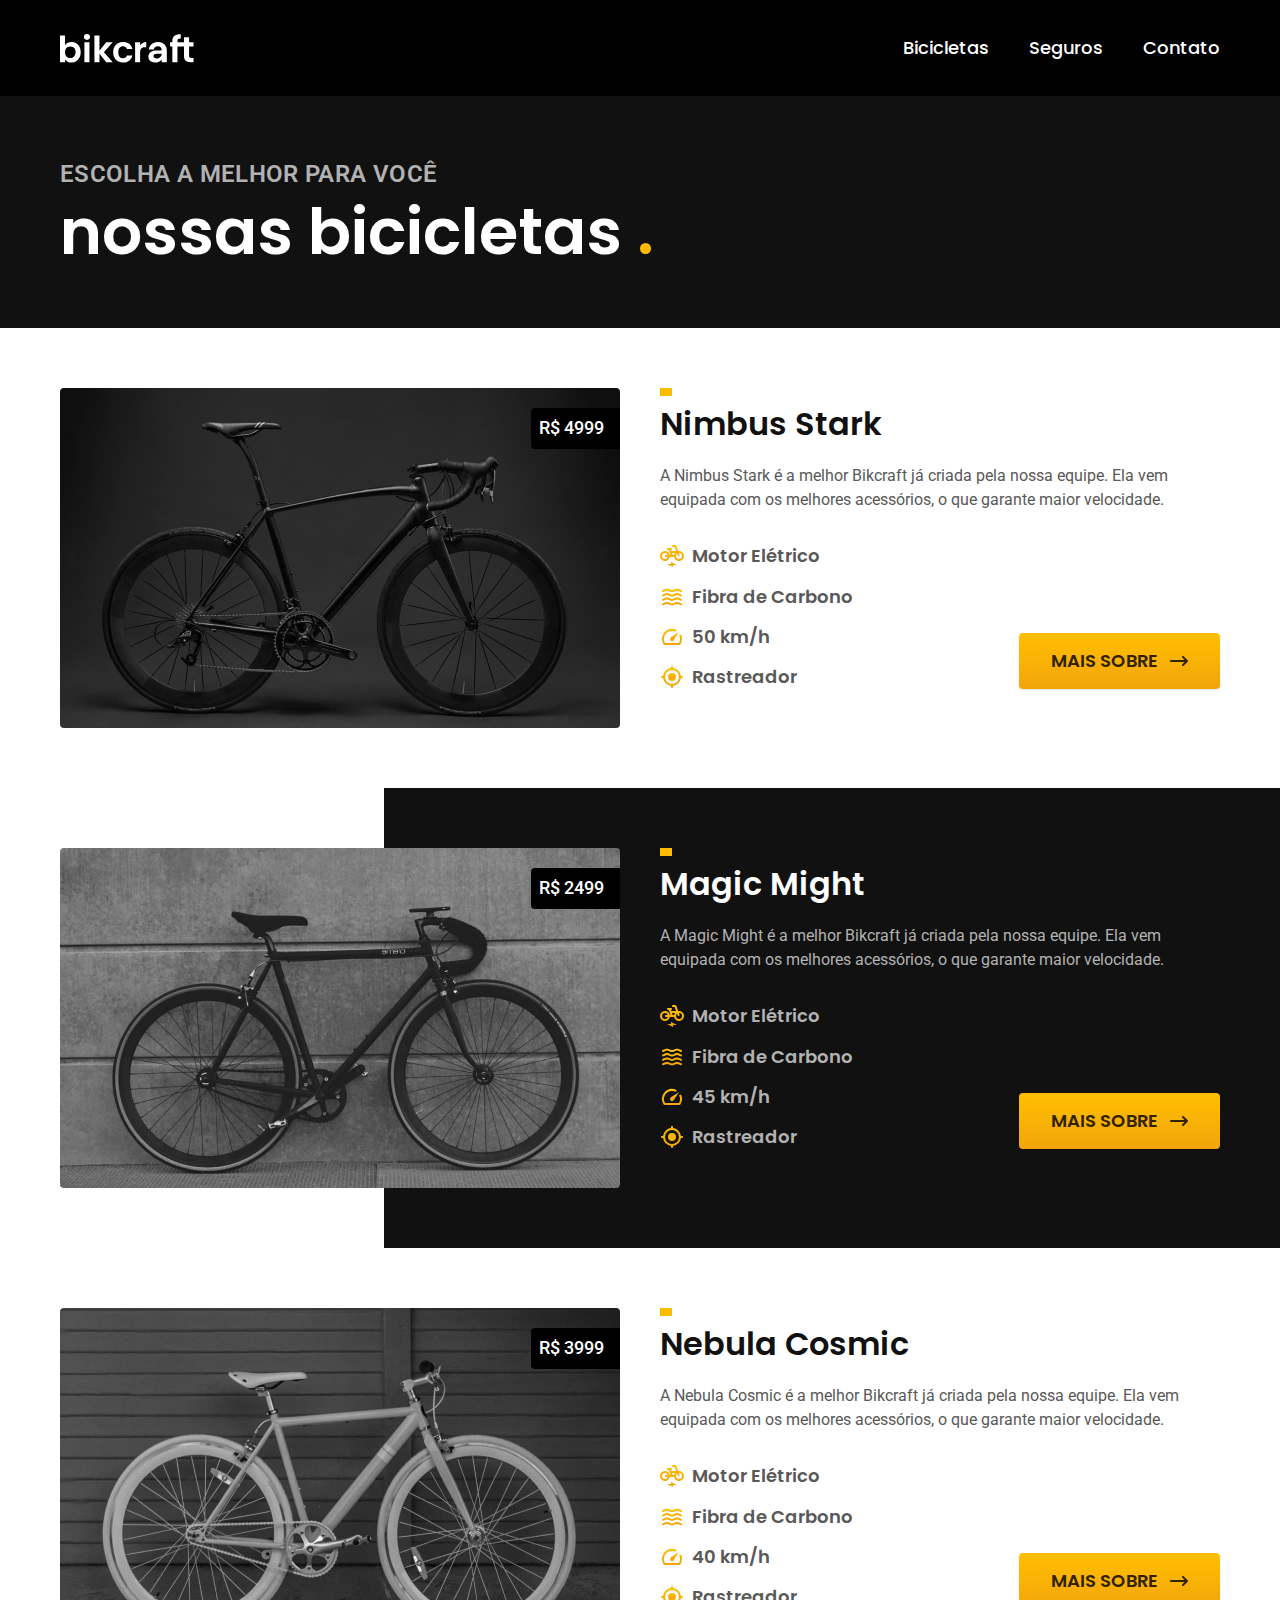
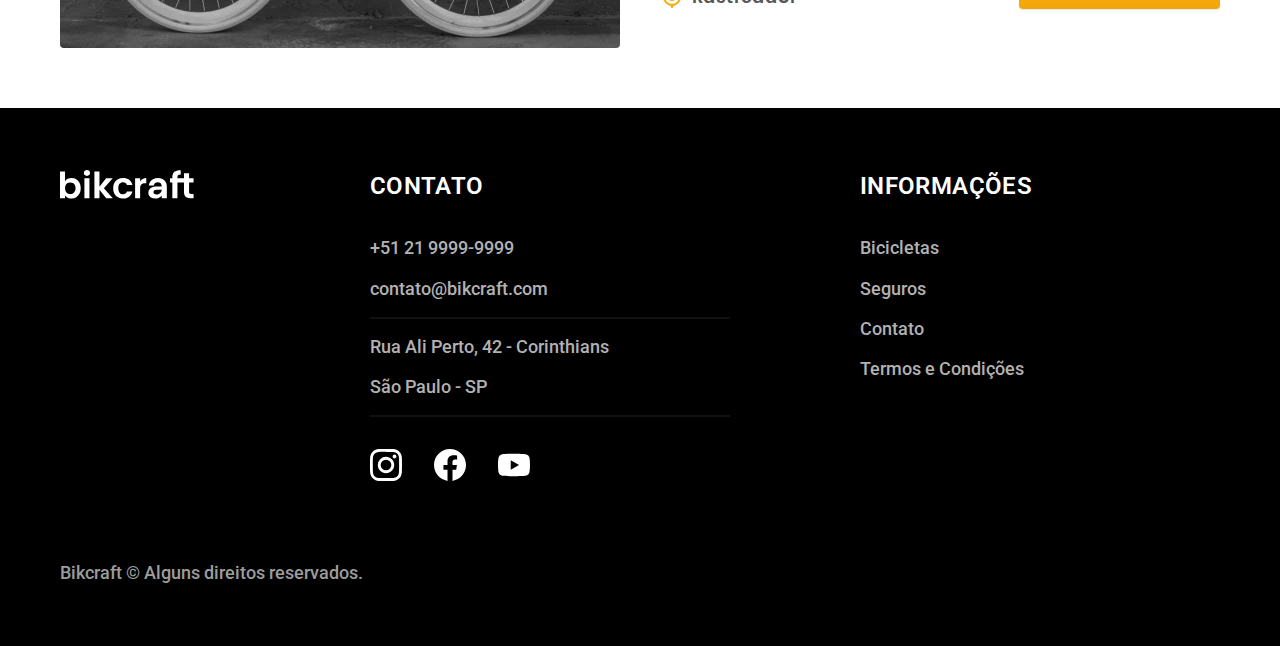
==== bicicletas.html @ fc6f35ac "Página Bicicletas" ====
<!DOCTYPE html>
<html lang="pt-br">

<head>
  <meta charset="UTF-8">
  <meta name="description" content="Seleção das bicicletas da Bikcraft.">
  <meta name="viewport" content="width=device-width, initial-scale=1.0">
  <title> Bicicletas - Bikcraft </title>

  <link rel="stylesheet" href="css/style.css">

  <link rel="preconnect" href="https://fonts.googleapis.com">
  <link rel="preconnect" href="https://fonts.gstatic.com" crossorigin>
  <link href="https://fonts.googleapis.com/css2?family=Merriweather:ital,wght@1,900&family=Poppins:wght@400;600&family=Roboto:wght@400;500&display=swap" rel="stylesheet">
</head>

<body id="bicicletas">

  <header class="header-bg">
    <div class="header container">
      <a href="./">
        <img src="./img/bikcraft.svg" alt="Bikcraft">
      </a>

      <nav aria-label="primaria">
        <ul class="header-menu font-1-m cor-0">
          <li><a href="./bicicletas.html">Bicicletas</a></li>
          <li><a href="./seguros.html">Seguros</a></li>
          <li><a href="./contato.html">Contato</a></li>
        </ul>
      </nav>
    </div>
  </header>

  <main>
    <div class="titulo-bg">
      <div class="titulo container">
        <p class="font-2-l-b cor-5">ESCOLHA A MELHOR PARA VOCÊ</p>
        <h1 class="font-1-xxl cor-0">nossas bicicletas <span class="cor-p1">.</span></h1>
      </div>
    </div>

    <div class="bicicletas-bg">
      <div class="bicicletas container">
        <div class="bicicletas-imagem">
          <img src="./img/bicicletas/nimbus.jpg" alt="Bicicleta preta">
          <span class="font-2-m cor-0">R$ 4999</span>
        </div>
        <div class="bicicletas-conteudo">
          <h2 class="font-1-xl">Nimbus Stark</h2>
          <p class="font-2-s cor-8">A Nimbus Stark é a melhor Bikcraft já criada pela nossa equipe. Ela vem equipada com os melhores acessórios, o que garante maior velocidade.</p>
          <ul class="font-1-m cor-8">
            <li>
              <img src="./img/icones/eletrica.svg" alt="">
              Motor Elétrico
            </li>
            <li>
              <img src="./img/icones/carbono.svg" alt="">
              Fibra de Carbono
            </li>
            <li>
              <img src="./img/icones/velocidade.svg" alt="">
              50 km/h
            </li>
            <li>
              <img src="./img/icones/rastreador.svg" alt="">
              Rastreador
            </li>
          </ul>
          <a class="botao seta" href="./bicicletas/nimbus.html">MAIS SOBRE</a>
        </div>
      </div>
    </div>

    <div class="bicicletas-bg">
      <div class="bicicletas container">
        <div class="bicicletas-imagem">
          <img src="./img/bicicletas/magic.jpg" alt="Bicicleta preta">
          <span class="font-2-m cor-0">R$ 2499</span>
        </div>
        <div class="bicicletas-conteudo">
          <h2 class="font-1-xl cor-0">Magic Might</h2>
          <p class="font-2-s cor-5">A Magic Might é a melhor Bikcraft já criada pela nossa equipe. Ela vem equipada com os melhores acessórios, o que garante maior velocidade.</p>
          <ul class="font-1-m cor-5">
            <li>
              <img src="./img/icones/eletrica.svg" alt="">
              Motor Elétrico
            </li>
            <li>
              <img src="./img/icones/carbono.svg" alt="">
              Fibra de Carbono
            </li>
            <li>
              <img src="./img/icones/velocidade.svg" alt="">
              45 km/h
            </li>
            <li>
              <img src="./img/icones/rastreador.svg" alt="">
              Rastreador
            </li>
          </ul>
          <a class="botao seta" href="./bicicletas/magic.html">MAIS SOBRE</a>
        </div>
      </div>
    </div>

    <div class="bicicletas-bg">
      <div class="bicicletas container">
        <div class="bicicletas-imagem">
          <img src="./img/bicicletas/nebula.jpg" alt="Bicicleta preta">
          <span class="font-2-m cor-0">R$ 3999</span>
        </div>
        <div class="bicicletas-conteudo">
          <h2 class="font-1-xl">Nebula Cosmic</h2>
          <p class="font-2-s cor-8">A Nebula Cosmic é a melhor Bikcraft já criada pela nossa equipe. Ela vem equipada com os melhores acessórios, o que garante maior velocidade.</p>
          <ul class="font-1-m cor-8">
            <li>
              <img src="./img/icones/eletrica.svg" alt="">
              Motor Elétrico
            </li>
            <li>
              <img src="./img/icones/carbono.svg" alt="">
              Fibra de Carbono
            </li>
            <li>
              <img src="./img/icones/velocidade.svg" alt="">
              40 km/h
            </li>
            <li>
              <img src="./img/icones/rastreador.svg" alt="">
              Rastreador
            </li>
          </ul>
          <a class="botao seta" href="./bicicletas/nebula.html">MAIS SOBRE</a>
        </div>
      </div>
    </div>

  </main>

  <footer class="footer-bg">
    <div class="footer container">
      <img src="./img/bikcraft.svg" alt="Bikcraft">
      <div class="footer-contato">
        <h3 class="font-2-l-b cor-0">Contato</h3>
        <ul class="font-2-m cor-5">
          <li><a href="tel:+552199999999">+51 21 9999-9999</a></li>
          <li><a href="mailto:contato@bikcraft.com">contato@bikcraft.com</a></li>
          <li>Rua Ali Perto, 42 - Corinthians</li>
          <li>São Paulo - SP</li>
        </ul>
        <div class="footer-redes">
          <a href="./">
            <img src="./img/redes/instagram.svg" alt="Instagram">
          </a>
          <a href="./">
            <img src="./img/redes/facebook.svg" alt="Facebook">
          </a>
          <a href="./">
            <img src="./img/redes/youtube.svg" alt="Youtube">
          </a>
        </div>
      </div>
      <div class="footer-informacoes">
        <h3 class="font-2-l-b cor-0">Informações</h3>
        <nav>
          <ul class="font-2-m cor-5">
            <li><a href="bicicletas.html">Bicicletas</a></li>
            <li><a href="seguros.html">Seguros</a></li>
            <li><a href="contato.html">Contato</a></li>
            <li><a href="termos.html">Termos e Condições</a></li>
          </ul>
        </nav>
      </div>
      <p class="footer-copy font-2-m cor-6">Bikcraft © Alguns direitos reservados.</p>
    </div>
  </footer>
</body>

</html>
---- css/style.css ----
@import "./global/global.css";
@import "./utilidades/tipografia.css";
@import "./utilidades/cores.css";

@import "./global/header.css";
@import "./global/footer.css";

/* Home */
@import "./home/introducao.css";
@import "./home/tecnologia.css";
@import "./home/parceiros.css";
@import "./home/depoimento.css";

/* Componentes */
@import "./utilidades/componentes.css";

/* Bicicletas */
@import "./bicicletas/bicicletas-lista.css";
@import "./bicicletas/bicicletas.css";

@import "./seguros/seguros.css";

/* Termos */
@import "./termos/termos.css";
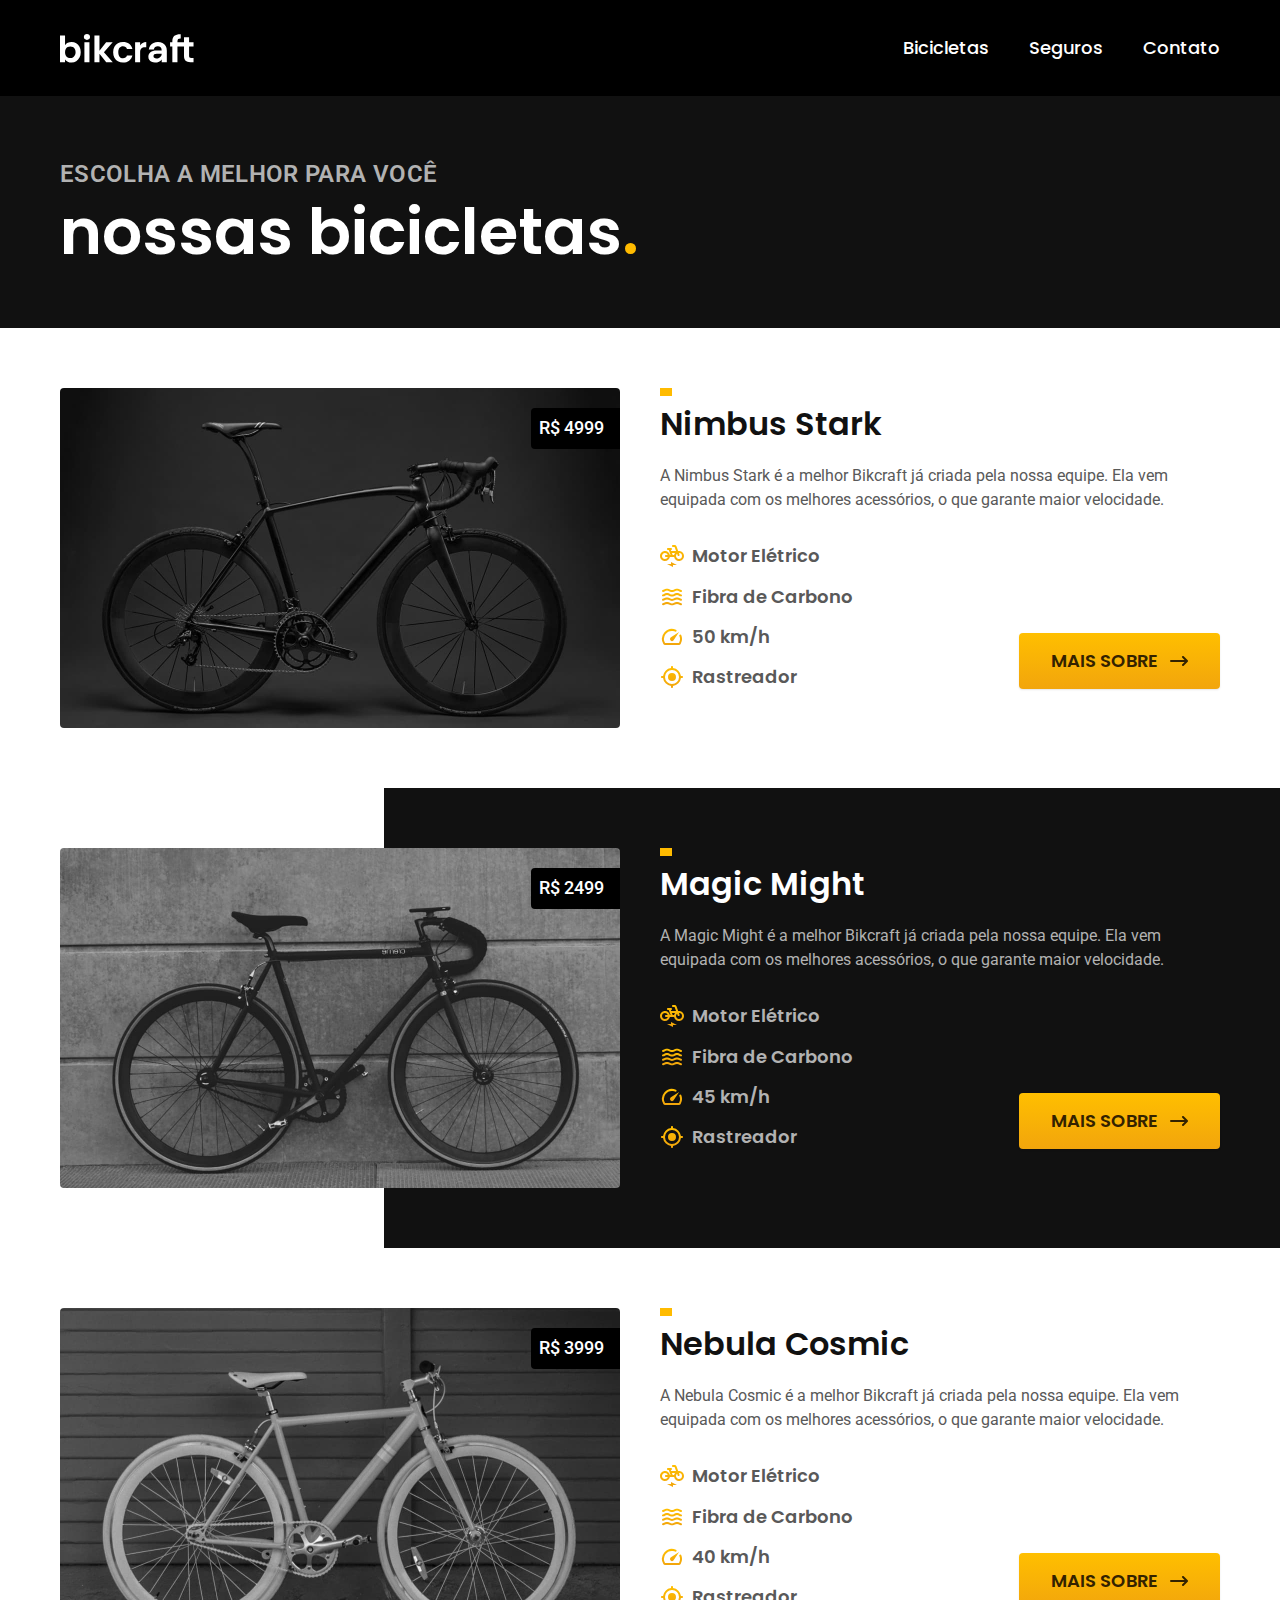
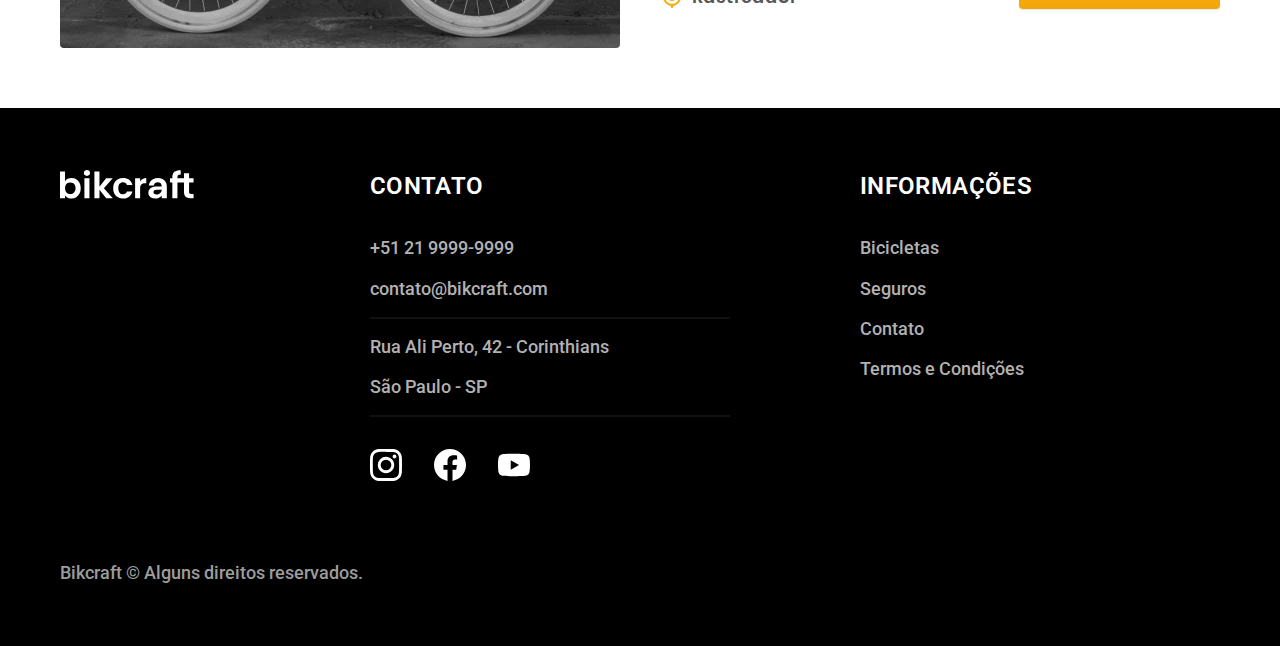
==== commit bd6ab56b: "Bicicletas páginas internas" ====
--- a/bicicletas.html
+++ b/bicicletas.html
@@ -36,7 +36,7 @@
     <div class="titulo-bg">
       <div class="titulo container">
         <p class="font-2-l-b cor-5">ESCOLHA A MELHOR PARA VOCÊ</p>
-        <h1 class="font-1-xxl cor-0">nossas bicicletas <span class="cor-p1">.</span></h1>
+        <h1 class="font-1-xxl cor-0">nossas bicicletas<span class="cor-p1">.</span></h1>
       </div>
     </div>
 
--- a/css/style.css
+++ b/css/style.css
@@ -18,7 +18,14 @@
 @import "./bicicletas/bicicletas-lista.css";
 @import "./bicicletas/bicicletas.css";
 
+/* Bicicleta */
+@import "./bicicleta/bicicleta.css";
+@import "./bicicleta/seguro.css";
+
+/* Seguros */
 @import "./seguros/seguros.css";
+@import "./seguros/vantagens.css";
+@import "./seguros/perguntas.css";
 
 /* Termos */
 @import "./termos/termos.css";
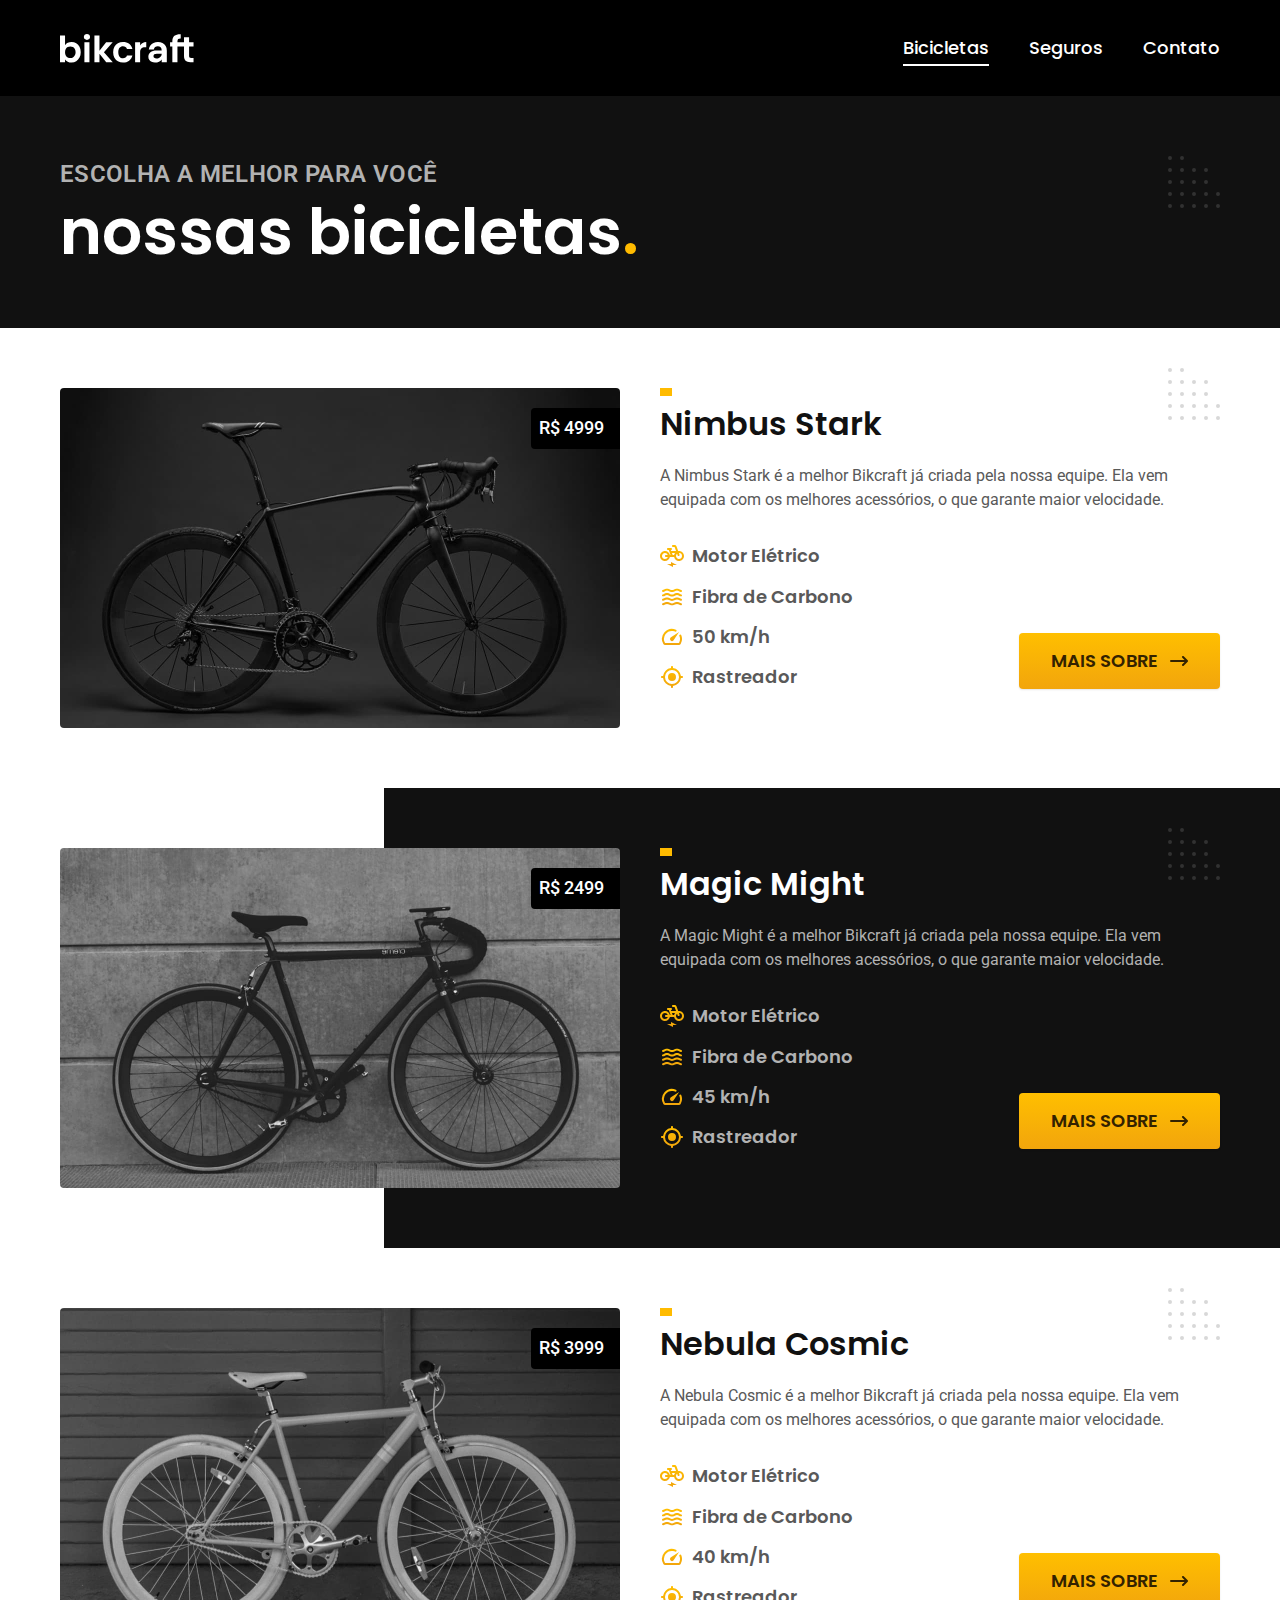
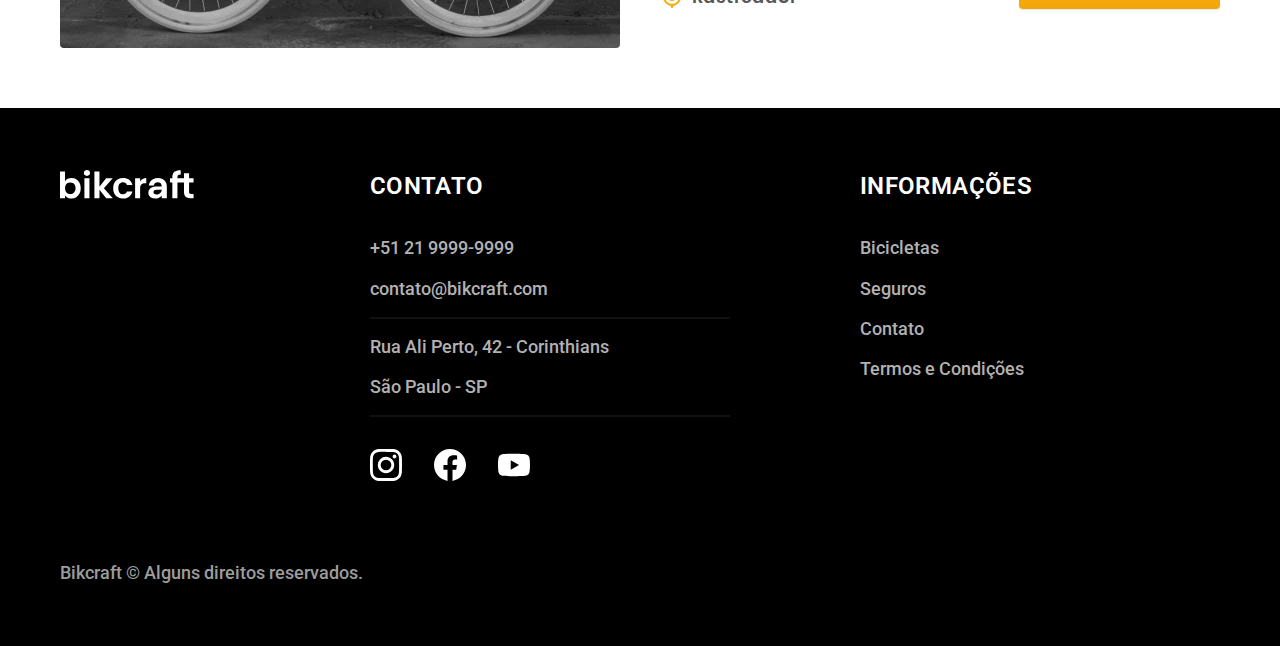
==== commit e41c3e06: "Projeto final e otimizado" ====
--- a/bicicletas.html
+++ b/bicicletas.html
@@ -7,11 +7,14 @@
   <meta name="viewport" content="width=device-width, initial-scale=1.0">
   <title> Bicicletas - Bikcraft </title>
 
-  <link rel="stylesheet" href="css/style.css">
+  <link rel="icon" href="favicon.svg" type="image/svg+xml">
+  <link rel="preload" href="css/style.min.css" as="style">
+  <link rel="stylesheet" href="css/style.min.css">
 
   <link rel="preconnect" href="https://fonts.googleapis.com">
   <link rel="preconnect" href="https://fonts.gstatic.com" crossorigin>
   <link href="https://fonts.googleapis.com/css2?family=Merriweather:ital,wght@1,900&family=Poppins:wght@400;600&family=Roboto:wght@400;500&display=swap" rel="stylesheet">
+  <script>document.documentElement.classList.add('js');</script>
 </head>
 
 <body id="bicicletas">
@@ -19,7 +22,7 @@
   <header class="header-bg">
     <div class="header container">
       <a href="./">
-        <img src="./img/bikcraft.svg" alt="Bikcraft">
+        <img src="./img/bikcraft.svg" width="136" height="32" alt="Bikcraft">
       </a>
 
       <nav aria-label="primaria">
@@ -43,7 +46,7 @@
     <div class="bicicletas-bg">
       <div class="bicicletas container">
         <div class="bicicletas-imagem">
-          <img src="./img/bicicletas/nimbus.jpg" alt="Bicicleta preta">
+          <img src="./img/bicicletas/nimbus.jpg" width="1120" height="680" alt="Bicicleta preta">
           <span class="font-2-m cor-0">R$ 4999</span>
         </div>
         <div class="bicicletas-conteudo">
@@ -51,19 +54,19 @@
           <p class="font-2-s cor-8">A Nimbus Stark é a melhor Bikcraft já criada pela nossa equipe. Ela vem equipada com os melhores acessórios, o que garante maior velocidade.</p>
           <ul class="font-1-m cor-8">
             <li>
-              <img src="./img/icones/eletrica.svg" alt="">
+              <img src="./img/icones/eletrica.svg" width="24" height="24" alt="">
               Motor Elétrico
             </li>
             <li>
-              <img src="./img/icones/carbono.svg" alt="">
+              <img src="./img/icones/carbono.svg" width="24" height="24" alt="">
               Fibra de Carbono
             </li>
             <li>
-              <img src="./img/icones/velocidade.svg" alt="">
+              <img src="./img/icones/velocidade.svg" width="24" height="24" alt="">
               50 km/h
             </li>
             <li>
-              <img src="./img/icones/rastreador.svg" alt="">
+              <img src="./img/icones/rastreador.svg" width="24" height="24" alt="">
               Rastreador
             </li>
           </ul>
@@ -75,7 +78,7 @@
     <div class="bicicletas-bg">
       <div class="bicicletas container">
         <div class="bicicletas-imagem">
-          <img src="./img/bicicletas/magic.jpg" alt="Bicicleta preta">
+          <img src="./img/bicicletas/magic.jpg" width="1120" height="680" alt="Bicicleta preta">
           <span class="font-2-m cor-0">R$ 2499</span>
         </div>
         <div class="bicicletas-conteudo">
@@ -83,19 +86,19 @@
           <p class="font-2-s cor-5">A Magic Might é a melhor Bikcraft já criada pela nossa equipe. Ela vem equipada com os melhores acessórios, o que garante maior velocidade.</p>
           <ul class="font-1-m cor-5">
             <li>
-              <img src="./img/icones/eletrica.svg" alt="">
+              <img src="./img/icones/eletrica.svg" width="24" height="24" alt="">
               Motor Elétrico
             </li>
             <li>
-              <img src="./img/icones/carbono.svg" alt="">
+              <img src="./img/icones/carbono.svg" width="24" height="24" alt="">
               Fibra de Carbono
             </li>
             <li>
-              <img src="./img/icones/velocidade.svg" alt="">
+              <img src="./img/icones/velocidade.svg" width="24" height="24" alt="">
               45 km/h
             </li>
             <li>
-              <img src="./img/icones/rastreador.svg" alt="">
+              <img src="./img/icones/rastreador.svg" width="24" height="24" alt="">
               Rastreador
             </li>
           </ul>
@@ -107,7 +110,7 @@
     <div class="bicicletas-bg">
       <div class="bicicletas container">
         <div class="bicicletas-imagem">
-          <img src="./img/bicicletas/nebula.jpg" alt="Bicicleta preta">
+          <img src="./img/bicicletas/nebula.jpg" width="1120" height="680" alt="Bicicleta preta">
           <span class="font-2-m cor-0">R$ 3999</span>
         </div>
         <div class="bicicletas-conteudo">
@@ -115,19 +118,19 @@
           <p class="font-2-s cor-8">A Nebula Cosmic é a melhor Bikcraft já criada pela nossa equipe. Ela vem equipada com os melhores acessórios, o que garante maior velocidade.</p>
           <ul class="font-1-m cor-8">
             <li>
-              <img src="./img/icones/eletrica.svg" alt="">
+              <img src="./img/icones/eletrica.svg" width="24" height="24" alt="">
               Motor Elétrico
             </li>
             <li>
-              <img src="./img/icones/carbono.svg" alt="">
+              <img src="./img/icones/carbono.svg" width="24" height="24" alt="">
               Fibra de Carbono
             </li>
             <li>
-              <img src="./img/icones/velocidade.svg" alt="">
+              <img src="./img/icones/velocidade.svg" width="24" height="24" alt="">
               40 km/h
             </li>
             <li>
-              <img src="./img/icones/rastreador.svg" alt="">
+              <img src="./img/icones/rastreador.svg" width="24" height="24" alt="">
               Rastreador
             </li>
           </ul>
@@ -140,7 +143,7 @@
 
   <footer class="footer-bg">
     <div class="footer container">
-      <img src="./img/bikcraft.svg" alt="Bikcraft">
+      <img src="./img/bikcraft.svg" width="136" height="32" alt="Bikcraft">
       <div class="footer-contato">
         <h3 class="font-2-l-b cor-0">Contato</h3>
         <ul class="font-2-m cor-5">
@@ -151,13 +154,13 @@
         </ul>
         <div class="footer-redes">
           <a href="./">
-            <img src="./img/redes/instagram.svg" alt="Instagram">
+            <img src="./img/redes/instagram.svg" width="32" height="32" alt="Instagram">
           </a>
           <a href="./">
-            <img src="./img/redes/facebook.svg" alt="Facebook">
+            <img src="./img/redes/facebook.svg" width="32" height="32" alt="Facebook">
           </a>
           <a href="./">
-            <img src="./img/redes/youtube.svg" alt="Youtube">
+            <img src="./img/redes/youtube.svg" width="32" height="32" alt="Youtube">
           </a>
         </div>
       </div>
@@ -175,6 +178,7 @@
       <p class="footer-copy font-2-m cor-6">Bikcraft © Alguns direitos reservados.</p>
     </div>
   </footer>
+  <script src="./js/script.js"></script>
 </body>
 
 </html>--- a/css/style.min.css
+++ b/css/style.min.css
@@ -0,0 +1 @@
+body{margin:0;font-family:Arial,Helvetica,sans-serif;color:#111}blockquote,dd,h1,h2,h3,h4,p,ul{margin:0}ul{padding:0;list-style:none}a{text-decoration:none;color:inherit}img{max-width:100%;height:auto;display:block}img[src$=".jpg"]{border-radius:4px;transition:.3s}.font-1-xs{font:400 0.75rem/1.35 Poppins,sans-serif}.font-2-xs{font:400 0.875rem/1.43 Roboto,sans-serif}.font-1-s{font:400 1rem/1.5 Poppins,sans-serif}.font-2-s{font:400 1rem/1.5 Roboto,sans-serif}.font-1-m,.font-1-m-b{font:500 1.125rem/1.35 Poppins,sans-serif}.font-1-m-b{font-weight:600}.font-2-m{font:500 1.125rem/1.35 Roboto,sans-serif}.font-1-l{font:400 1.5rem/1.5 Poppins,sans-serif}.font-2-l,.font-2-l-b{font:400 1.5rem/1.5 Roboto,sans-serif}.font-2-l-b{font-weight:600;letter-spacing:.015em;text-transform:uppercase}.font-1-xl{font:600 2rem/1.25 Poppins,sans-serif}.font-2-xl{font:500 2rem/1.25 Roboto,sans-serif}.font-1-xxl{font:600 4rem/1.125 Poppins,sans-serif}@media (max-width:1200px){.font-1-xxl{font-size:3rem}.font-2-l,.font-2-l-b{font-size:1.125}}@media (max-width:800px){.font-1-xxl{font-size:2rem}.font-1-xl,.font-2-xl{font-size:1.5rem}}:root{--cor-0:#fff;--cor-1:#f7f7f7;--cor-2:#ededed;--cor-3:#dedede;--cor-4:#ccc;--cor-5:#b2b2b2;--cor-6:#9c9c9c;--cor-7:#717171;--cor-8:#595959;--cor-9:#404040;--cor-10:#2e2e2e;--cor-11:#111;--cor-12:#000;--cor-p1:#ffbb00;--cor-p2:#e4a30b;--cor-p3:#a66f00;--cor-p4:#640;--cor-p5:#320}.cor-0{color:var(--cor-0)}.cor-1{color:var(--cor-1)}.cor-2{color:var(--cor-2)}.cor-3{color:var(--cor-3)}.cor-4{color:var(--cor-4)}.cor-5{color:var(--cor-5)}.cor-6{color:var(--cor-6)}.cor-7{color:var(--cor-7)}.cor-8{color:var(--cor-8)}.cor-9{color:var(--cor-9)}.cor-10{color:var(--cor-10)}.cor-11{color:var(--cor-11)}.cor-12{color:var(--cor-12)}.cor-p1{color:var(--cor-p1)}.cor-p2{color:var(--cor-p2)}.cor-p3{color:var(--cor-p3)}.cor-p4{color:var(--cor-p4)}.cor-p5{color:var(--cor-p5)}.js .fadeInDown{transform:translate3d(0,-20px,0)}.js .fadeInUp{transform:translate3d(0,20px,0)}.js .fadeInRight{transform:translate3d(20px,0,0)}.js .fadeInLeft{transform:translate3d(-20px,0,0)}.js [data-anime]{opacity:0}.js .anime{opacity:1;transform:none;transition:transform .8s,opacity .8s}.header-bg{background:var(--cor-12)}.header{display:flex;flex-wrap:wrap;gap:20px;justify-content:space-between;align-items:center;padding-top:20px;padding-bottom:20px}.header-menu{display:flex;flex-wrap:wrap;gap:40px}.header-menu a{padding:16px 0;display:inline-block;position:relative}.header-menu a:after{content:"";display:block;height:2px;width:0%;background:var(--cor-0);margin-top:4px;transition:.3s;position:absolute}.header-menu a.ativo::after,.header-menu a:hover::after{width:100%}@media (max-width:800px){.header{justify-content:space-evenly}.header-menu{gap:20px}.header-menu a{background:var(--cor-11);padding:12px 16px;border-radius:4px}.header-menu a:hover{background-color:var(--cor-10)}.header-menu a:after{display:none}}@media (max-width:600px){.header-menu{gap:12px}.header-menu a{padding:8px 12px;font-size:14px}}.footer-bg{background:var(--cor-12)}.footer{display:grid;grid-template-columns:3fr 5fr 4fr;gap:40px;padding-top:60px;padding-bottom:60px}.footer h3{margin-bottom:32px}.footer-contato ul{margin-bottom:32px}.footer-contato li:nth-child(2n):after{content:"";display:block;max-width:360px;height:2px;background:var(--cor-11);margin-top:16px}.footer li{margin-bottom:16px}.footer-redes{display:flex;gap:32px}.footer a:hover{color:var(--cor-0)}.footer-copy{grid-column:-1/1;margin-top:40px}@media (max-width:800px){.footer>img{display:none}.footer{grid-template-columns:1fr 1fr}}@media (max-width:600px){.footer{grid-template-columns:1fr;gap:60px}.footer-copy{margin-top:0}}.introducao-bg{background:var(--cor-12) url(../img/dec/bottom-left.svg) no-repeat bottom 160px left 20px;box-shadow:inset 0 -120px var(--cor-0)}.introducao{display:grid;grid-template-columns:1fr 1fr;gap:0 40px}.introducao-conteudo{align-self:end;padding-bottom:200px}.introducao img{width:100%;height:100%;object-fit:cover;border-radius:4px}.introducao h1{margin-bottom:32px}.introducao p{margin-bottom:20px}@media (max-width:800px){.introducao-bg{background:var(--cor-11);padding-top:40px;box-shadow:inset 0 -60px var(--cor-0)}.introducao{grid-template-columns:1fr;gap:32px}.introducao-conteudo{padding-bottom:0}.introducao h1{margin-bottom:16px}.introducao img{height:300px;width:100%}}.tecnologia-bg{background-color:var(--cor-11);box-shadow:inset 0 80px var(--cor-0),inset 0 -80px var(--cor-0)}.tecnologia{display:grid;grid-template-columns:1fr 1fr;gap:40px}.tecnologia-img img{width:100%;height:100%;object-fit:cover;object-position:left}.tecnologia-conteudo{padding-top:160px;padding-bottom:160px}.tecnologia-conteudo>span{display:block;margin-bottom:20px}.tecnologia-conteudo h2{margin-bottom:32px}.tecnologia-conteudo>p{margin-bottom:20px}.tecnologia a{margin-bottom:80px}.tecnologia-vantagens{display:flex;gap:40px}.tecnologia-vantagens h3{margin-bottom:8px;width:max-content}.tecnologia-vantagens img{width:24px;margin-bottom:8px}@media (max-width:800px){.tecnologia-bg{box-shadow:initial}.tecnologia{grid-template-columns:1fr}.tecnologia-conteudo{padding-top:60px;padding-bottom:60px}.tecnologia-img{display:none}.tecnologia a{margin-bottom:60px}}@media (max-width:600px){.tecnologia-vantagens{flex-direction:column}}.parceiros{padding-top:60px;padding-bottom:120px}.parceiros h2{margin-bottom:60px}.parceiros-lista{display:grid;grid-template-columns:repeat(4,1fr);max-width:1400px;margin:0 auto;padding:0 20px}.parceiros-lista li{display:flex;padding:32px;border-left:2px solid var(--cor-2)}.parceiros-lista li:first-child,.parceiros-lista li:nth-child(5){border-left:none}.parceiros-lista li:nth-child(-n+4){border-bottom:2px solid var(--cor-2)}.parceiros-lista img{margin:auto}@media (max-width:800px){.parceiros{padding-bottom:60px}.parceiros-lista li{padding:20px}.parceiros h2{margin-bottom:20px}.parceiros-lista{grid-template-columns:repeat(2,1fr)}.parceiros-lista li:nth-child(-n+6){border-bottom:2px solid var(--cor-2)}.parceiros-lista li:nth-child(odd){border-left:none}}.depoimento{display:grid;grid-template-columns:1fr 1fr;background-color:var(--cor-p1);overflow:hidden}.depoimento img{width:100%;height:100%;max-height:600px;object-fit:cover;border-radius:0}.depoimento-conteudo{padding:40px 40px 80px 80px;align-self:end;background:url(../img/dec/bottom-right.svg) no-repeat bottom 40px right 40px}.depoimento-conteudo p{max-width:32ch;font-family:Merriweather,serif;font-style:italic;font-weight:900;margin-bottom:32px;position:relative}.depoimento-conteudo p::after,.depoimento-conteudo p::before{font-size:5rem;color:var(--cor-p2);position:absolute}.depoimento-conteudo p::before{content:"“";left:-50px;top:-20px}.depoimento-conteudo p::after{content:"”"}@media (min-width:1200px){.depoimento img{max-height:512px}}@media (max-width:800px){.depoimento{grid-template-columns:1fr;text-align:center}.depoimento img{max-height:200px}.depoimento-conteudo{padding:40px 20px;justify-self:center}}.container{box-sizing:border-box;max-width:1200px;padding-left:20px;padding-right:20px;margin:0 auto}.botao{display:inline-block;padding:16px 32px;background:linear-gradient(#ffbf00,#f2a50c);border-radius:4px;box-shadow:0 1px 2px rgba(0,0,0,.1);color:var(--cor-p5);font:600 1.125rem/1.35 Poppins,sans-serif;max-width:max-content;border:none;cursor:pointer}.botao:hover{background:linear-gradient(#ffb60d,#e59317)}.botao.secundario{background:var(--cor-10);color:var(--cor-2)}.botao.secundario:hover{background:var(--cor-9)}.botao.seta{display:flex;align-items:center}.botao.seta::after{content:"";display:inline-block;width:18px;height:10px;margin-left:12px;background:url(../img/icones/seta.svg);transition:transform .2s}.botao.seta:hover::after{transform:translateX(4px)}@media (max-width:600px){.botao{padding:12px 16px;font-size:1rem}}.link{display:inline-block;color:var(--cor-p1);font:500 1.5rem/1.5 Poppins,sans-serif;text-transform:uppercase;transition:.2s}.link::after{content:"";display:block;width:100%;height:4px;background-color:currentColor}.link:hover{color:var(--cor-0)}.titulo-bg{background-color:var(--cor-11);padding-top:60px;padding-bottom:60px}.titulo{background:url(../img/dec/top-right.svg) no-repeat top right 20px}.titulo p{margin-bottom:4px}@media (max-width:800px){.titulo-bg{padding-top:40px;padding-bottom:40px}.titulo p{font-size:1rem;text-transform:lowercase;font-weight:400}}.form{display:grid;grid-template-columns:1fr 1fr;gap:20px}.form label{display:block;font:550 1rem/1.5 Poppins,sans-serif;margin-bottom:4px}.form .col-2{grid-column:-1/1}.form input[type=email],.form input[type=text],.form textarea{font:400 1rem/1.5 Roboto,sans-serif;background:var(--cor-1);border:1px solid var(--cor-2);padding:12px;border-radius:4px;width:100%;box-sizing:border-box}.form input[type=email]:focus,.form input[type=text]:focus,.form textarea:focus{outline:0;border-color:var(--cor-p1);background:var(--cor-0);box-shadow:0 0 0 2px #fea}@media (max-width:600px){.form{grid-template-columns:1fr}.form .col-2{grid-column:1}}.bicicletas-lista{padding-top:60px;padding-bottom:120px}.bicicletas-lista h2{padding-bottom:40px}.bicicletas-lista ul{display:flex;padding:0 20px 20px 20px;gap:40px;max-width:1400px;margin:0 auto;overflow-x:auto}#bicicleta .bicicletas-lista ul{padding:0 0 20px 0}.bicicletas-lista li{flex:1;min-width:280px}.bicicletas-lista a{display:block}.bicicletas-lista img{margin-bottom:16px}.bicicletas-lista h3{margin-bottom:8px;display:flex;align-items:center}.bicicletas-lista h3::before{content:"";display:inline-block;background-color:var(--cor-p1);height:8px;width:12px;margin-right:8px;transition:width .2s}.bicicletas-lista a:hover h3::before{width:24px}.bicicletas-lista a:hover img{transform:scale(1.003)}#bicicleta .bicicletas-lista a:hover img{transform:scale(1)}.bicicletas-lista li span{padding-left:20px}@media (max-width:800px){.bicicletas-lista{padding-bottom:60px}.bicicletas-lista ul{gap:20px}}.bicicletas-bg:nth-child(odd){background:linear-gradient(to right,var(--cor-0) 30%,var(--cor-11) 0)}.bicicletas{display:grid;grid-template-columns:1fr 1fr;gap:40px;padding-top:60px;padding-bottom:60px;background:url(../img/dec/top-right.svg) no-repeat top 40px right 20px}.bicicletas-imagem{display:grid}.bicicletas-imagem img{grid-area:1/1}.bicicletas-imagem span{grid-area:1/1;place-self:start end;margin-top:20px;background-color:var(--cor-12);display:inline-block;padding:8px 16px 8px 8px;border-radius:4px 0 0 4px}.bicicletas-conteudo{display:grid;grid-template-columns:1fr auto;align-content:start}.bicicletas h2,.bicicletas p{grid-column:1/-1}.bicicletas h2{margin-bottom:20px}.bicicletas h2::before{content:"";display:block;width:12px;height:8px;background-color:var(--cor-p1);margin-bottom:8px}.bicicletas p{margin-bottom:32px}.bicicletas a{place-self:end}.bicicletas li{display:flex;align-items:center}.bicicletas ul{display:grid;gap:16px;font-weight:550}.bicicletas-conteudo img{width:24px;margin-right:8px}@media (max-width:800px){.bicicletas-bg:nth-child(odd){background:var(--cor-11)}.bicicletas{grid-template-columns:1fr;gap:20px;padding-top:40px;padding-bottom:40px}}@media (max-width:600px){.bicicletas-conteudo{grid-template-columns:1fr}.bicicletas a{place-self:start}.bicicletas ul{font-size:1rem;grid-template-columns:1fr 1fr;margin-bottom:32px}}.bicicleta{display:grid;grid-template-columns:1fr 1fr;align-items:start;gap:40px;padding-top:60px;padding-bottom:60px}#bicicleta .titulo p{text-transform:uppercase}.bicicleta-imagens{display:flex;flex-wrap:wrap;gap:20px}.bicicleta-imagens img{flex:1;min-width:200px}.bicicleta-imagens img:first-child{min-width:100%}.bicicleta-conteudo>p{margin-bottom:32px}.bicicleta-comprar{display:grid;grid-template-columns:max-content auto;align-items:center;justify-items:start;gap:8px 12px;margin-bottom:40px}.bicicleta-comprar a{grid-row:span 2}.bicicleta-comprar span{display:flex;align-items:center;background-color:var(--cor-12);gap:8px;padding:4px 8px;border-radius:4px}.bicicleta-conteudo h2{text-transform:uppercase;letter-spacing:.015em;margin-bottom:12px}.bicicleta-ficha,.bicicleta-informacoes{padding:32px;background-color:var(--cor-12);border-radius:4px}.bicicleta-informacoes{margin-bottom:40px;display:grid;grid-template-columns:1fr 1fr;gap:32px}.bicicleta-informacoes img{width:24px;margin-bottom:8px}.bicicleta-conteudo h3{margin-bottom:8px}.bicicleta-ficha li{padding:4px 0;display:flex;justify-content:space-between;border-bottom:1px solid var(--cor-11)}.bicicleta-ficha li:last-child{border-bottom:none}.bicicleta-ficha span{color:var(--cor-6)}@media (max-width:800px){.bicicleta{grid-template-columns:1fr;padding-top:40px;padding-bottom:40px}.bicicleta-imagens{grid-row:2}}@media (max-width:400px){.bicicleta-informacoes{grid-template-columns:1fr}.bicicleta-comprar{grid-template-columns:1fr}}.seguro-bg{background-color:var(--cor-11);box-shadow:inset 0 120px var(--cor-0),inset 0 -120px var(--cor-12)}.seguro{display:grid;grid-template-columns:1fr 1fr;gap:40px}.seguro-imagem img{width:100%;height:100%;object-fit:cover}.seguro-conteudo{padding-top:180px;padding-bottom:180px}.seguro h2{margin-bottom:32px}.seguro p{margin-bottom:20px}@media (max-width:800px){.seguro-bg{background-color:var(--cor-11);box-shadow:inset 0 -60px var(--cor-12)}.seguro{grid-template-columns:1fr}.seguro-imagem{height:300px}.seguro-conteudo{grid-row:1;padding-top:40px;padding-bottom:0}}.seguros-bg{background:var(--cor-11)}.seguros{padding-top:60px;padding-bottom:60px;display:grid;grid-template-columns:1fr 1fr;align-items:center;gap:40px}#seguros .seguros{padding-top:0}.seguros h2{grid-column:1/-1}.seguros-item{background-color:var(--cor-12);display:grid;grid-template-columns:1fr auto;padding:32px 32px 32px 60px;gap:40px;border-radius:4px}.seguros-item h3{margin-bottom:20px}.seguros-item span{grid-column:2;display:block;text-align:right}.seguros-item ul{grid-column:1/-1}.seguros-item li{display:flex;align-items:center;position:relative}.seguros-item li+li{margin-top:20px}.seguros-item li::before{content:"";display:inline-block;width:13px;height:9px;background-image:url(../img/icones/lista.svg);position:absolute;left:-21px}.seguros-item a{grid-column:1/-1}@media (max-width:800px){.seguros{grid-template-columns:1fr}}.vantagens-bg{background:var(--cor-12)}.vantagens{padding-bottom:120px}.vantagens h2{padding-top:120px;padding-bottom:60px}.vantagens ul{display:flex;flex-wrap:wrap;gap:40px 80px;justify-content:center}.vantagens li{max-width:37ch;display:grid;gap:10px}@media (max-width:800px){.vantagens{padding-bottom:60px}.vantagens h2{padding-top:60px;padding-bottom:40px}.vantagens ul{gap:20px}}@media (max-width:740px){.vantagens li{max-width:max-content}}.perguntas{padding-bottom:120px;padding-top:120px}.perguntas h2{margin-bottom:60px}.perguntas dl>div{padding:20px;border-radius:4px}.perguntas dl>div:nth-child(odd){background-color:var(--cor-1)}.perguntas button{display:grid;grid-template-columns:auto 1fr auto;align-items:center;gap:8px;cursor:pointer;border:none;background:0 0;width:100%;text-align:left}.perguntas button::before{content:"";display:inline-block;width:12px;height:8px;background-color:var(--cor-p1)}.perguntas button::after{content:"";display:inline-block;width:14px;height:6px;background:url("../img/icones/seta-abrir.svg");transition:.3s}.perguntas button:hover::after,.perguntas button[aria-expanded=true]::after{transform:rotate(180deg)}.js .perguntas dd{display:none}.js .perguntas dd.ativa{display:block}.perguntas dd{padding-left:20px;padding-top:16px;max-width:80ch}@media (max-width:800px){.perguntas{padding-bottom:60px;padding-top:60px}.perguntas h2{margin-bottom:40px}}#contato{background:linear-gradient(var(--cor-11) 600px,var(--cor-1) 0)}.contato{display:grid;grid-template-columns:5fr 7fr}.contato-dados,.contato-formulario{padding:60px;box-shadow:0 1px 2px rgba(0,0,0,.1)}.contato-dados{border-radius:5px 0 0 5px;background:var(--cor-12) url(../img/dec/bottom-left.svg) no-repeat bottom 20px left 20px}.contato-formulario{border-radius:0 5px 5px 0;background:var(--cor-0) url(../img/dec/bottom-right.svg) no-repeat bottom 20px right 20px}.contato-dados h2{margin-bottom:60px}.contato-endereco{margin-bottom:32px;padding-left:28px;background:url(../img/icones/local.svg) no-repeat 0 2px}.contato-endereco p{margin-bottom:8px}.contato-meios a{display:block;max-width:max-content;margin-bottom:8px;padding-left:28px}.contato-meios a:first-child{background:url("../img/icones/email.svg") no-repeat 0 2px}.contato-meios a:nth-child(2){margin-bottom:32px}.contato-meios a:nth-child(3){background:url("../img/icones/telefone.svg") no-repeat 0 2px;margin-bottom:60px}.contato-redes{display:flex;gap:32px;padding-left:28px}@media (max-width:800px){.contato{grid-template-columns:1fr}.contato-dados,.contato-formulario{padding:20px}.contato-dados{border-radius:5px 5px 0 0;background:var(--cor-12)}.contato-formulario{border-radius:0 0 5px 5px}.contato-dados h2,.contato-meios a:nth-child(3){margin-bottom:32px}.contato-redes{margin-bottom:12px}}.lojas{display:grid;grid-template-columns:1fr 1fr;gap:0 40px;padding-top:120px;padding-bottom:120px}.lojas h2{grid-column:1/-1;margin-bottom:60px}.lojas img{border-radius:4px 4px 0 0}.lojas-item{border-radius:4px;background:var(--cor-0);box-shadow:0 1px 2px rgba(0,0,0,.1)}.lojas-conteudo{display:grid;grid-template-columns:1fr 1fr;gap:32px 16px;padding:32px}.lojas-conteudo h3,.lojas-tempo{grid-column:1/-1}.lojas-dados{display:grid;gap:8px;border-left:2px solid var(--cor-2);padding-left:12px}.lojas-tempo{display:flex;align-items:center;gap:8px}@media (max-width:800px){.lojas{gap:20px;padding-top:60px;padding-bottom:60px}.lojas h2{margin-bottom:32px}.lojas-conteudo{grid-template-columns:1fr}}@media (max-width:600px){.lojas{grid-template-columns:1fr}}#orcamento{background:linear-gradient(var(--cor-11) 600px,var(--cor-1) 0)}.orcamento{display:grid;grid-template-columns:5fr 7fr;padding-bottom:120px}.orcamento h2{text-transform:uppercase;position:relative;display:flex;align-items:center}.orcamento h2::before{content:"";display:inline-block;width:4px;height:8px;background-color:var(--cor-p1);position:absolute;left:-12px}.orcamento-dados,.orcamento-produto{padding:60px;box-shadow:0 1px 2px rgba(0,0,0,.1)}.orcamento-produto{border-radius:5px 0 0 5px;background:var(--cor-12) url(../img/dec/bottom-left.svg) no-repeat bottom 20px left 20px;display:grid;grid-template-columns:1fr 1fr;gap:20px;align-content:start}.orcamento-produto>*{grid-column:1/-1}.orcamento-produto>label{grid-column:initial}.orcamento-produto label{font:400 1rem/1.5 Poppins,sans-serif;color:var(--cor-4);background-color:var(--cor-10);padding:12px 16px;border-radius:4px;cursor:pointer;display:grid;grid-template-columns:auto 1fr auto;align-items:center;border:1px solid var(--cor-10)}.orcamento-produto input:checked+label{background:var(--cor-0);color:var(--cor-11)}.orcamento-produto label::before{content:"";display:inline-block;box-sizing:border-box;width:12px;height:12px;border:1px solid var(--cor-6);border-radius:50%;margin-right:8px}.orcamento-produto input:checked+label::before{border-color:var(--cor-7);box-shadow:inset 0 0 0 3px var(--cor-0),inset 0 0 0 6px var(--cor-7)}.orcamento-produto label:hover{background-color:var(--cor-9);border-color:var(--cor-9)}.orcamento-produto input:focus+label{box-shadow:0 0 0 2px var(--cor-p1);border-color:var(--cor-12)}.orcamento-produto label span{display:none}.orcamento-produto input:checked+label span{display:inline-block}.orcamento-produto input{opacity:0;position:absolute;pointer-events:none}.orcamento-dados{border-radius:0 5px 5px 0;background:var(--cor-0) url(../img/dec/bottom-right.svg) no-repeat bottom 20px right 20px}.orcamento-conteudo{padding:20px;background:#222;margin:20px 0;display:none}.orcamento-conteudo h2,.orcamento-dados h2:nth-of-type(n+2){margin-top:20px}#bikcraft:checked~#orcamento-bikcraft,#seguro:checked~#orcamento-seguro{display:grid;gap:20px}.orcamento-detalhes{display:none;background:var(--cor-0);padding:20px;grid-template-columns:1fr 1fr;border-radius:4px;align-items:center}.orcamento-detalhes li{display:flex;align-items:center;margin-bottom:8px}.orcamento-detalhes li img{width:16px;margin-right:8px}.orcamento-produto input:checked+label+.orcamento-detalhes{display:grid}@media (max-width:1200px){.orcamento-dados,.orcamento-produto{padding:32px}}@media (max-width:800px){.orcamento{grid-template-columns:1fr}.orcamento-produto{border-radius:5px 5px 0 0;background:var(--cor-12)}.orcamento-dados{border-radius:0 0 5px 5px}}@media (max-width:400px){.orcamento-produto{grid-template-columns:1fr}}.termos{padding-top:80px;padding-bottom:80px}.termos h2{font-weight:600}.termos p+h2{margin-top:40px}.termos p{max-width:75ch;margin-bottom:24px}--- a/css/style.min.css
+++ b/css/style.min.css
@@ -0,0 +1 @@
+body{margin:0;font-family:Arial,Helvetica,sans-serif;color:#111}blockquote,dd,h1,h2,h3,h4,p,ul{margin:0}ul{padding:0;list-style:none}a{text-decoration:none;color:inherit}img{max-width:100%;height:auto;display:block}img[src$=".jpg"]{border-radius:4px;transition:.3s}.font-1-xs{font:400 0.75rem/1.35 Poppins,sans-serif}.font-2-xs{font:400 0.875rem/1.43 Roboto,sans-serif}.font-1-s{font:400 1rem/1.5 Poppins,sans-serif}.font-2-s{font:400 1rem/1.5 Roboto,sans-serif}.font-1-m,.font-1-m-b{font:500 1.125rem/1.35 Poppins,sans-serif}.font-1-m-b{font-weight:600}.font-2-m{font:500 1.125rem/1.35 Roboto,sans-serif}.font-1-l{font:400 1.5rem/1.5 Poppins,sans-serif}.font-2-l,.font-2-l-b{font:400 1.5rem/1.5 Roboto,sans-serif}.font-2-l-b{font-weight:600;letter-spacing:.015em;text-transform:uppercase}.font-1-xl{font:600 2rem/1.25 Poppins,sans-serif}.font-2-xl{font:500 2rem/1.25 Roboto,sans-serif}.font-1-xxl{font:600 4rem/1.125 Poppins,sans-serif}@media (max-width:1200px){.font-1-xxl{font-size:3rem}.font-2-l,.font-2-l-b{font-size:1.125}}@media (max-width:800px){.font-1-xxl{font-size:2rem}.font-1-xl,.font-2-xl{font-size:1.5rem}}:root{--cor-0:#fff;--cor-1:#f7f7f7;--cor-2:#ededed;--cor-3:#dedede;--cor-4:#ccc;--cor-5:#b2b2b2;--cor-6:#9c9c9c;--cor-7:#717171;--cor-8:#595959;--cor-9:#404040;--cor-10:#2e2e2e;--cor-11:#111;--cor-12:#000;--cor-p1:#ffbb00;--cor-p2:#e4a30b;--cor-p3:#a66f00;--cor-p4:#640;--cor-p5:#320}.cor-0{color:var(--cor-0)}.cor-1{color:var(--cor-1)}.cor-2{color:var(--cor-2)}.cor-3{color:var(--cor-3)}.cor-4{color:var(--cor-4)}.cor-5{color:var(--cor-5)}.cor-6{color:var(--cor-6)}.cor-7{color:var(--cor-7)}.cor-8{color:var(--cor-8)}.cor-9{color:var(--cor-9)}.cor-10{color:var(--cor-10)}.cor-11{color:var(--cor-11)}.cor-12{color:var(--cor-12)}.cor-p1{color:var(--cor-p1)}.cor-p2{color:var(--cor-p2)}.cor-p3{color:var(--cor-p3)}.cor-p4{color:var(--cor-p4)}.cor-p5{color:var(--cor-p5)}.js .fadeInDown{transform:translate3d(0,-20px,0)}.js .fadeInUp{transform:translate3d(0,20px,0)}.js .fadeInRight{transform:translate3d(20px,0,0)}.js .fadeInLeft{transform:translate3d(-20px,0,0)}.js [data-anime]{opacity:0}.js .anime{opacity:1;transform:none;transition:transform .8s,opacity .8s}.header-bg{background:var(--cor-12)}.header{display:flex;flex-wrap:wrap;gap:20px;justify-content:space-between;align-items:center;padding-top:20px;padding-bottom:20px}.header-menu{display:flex;flex-wrap:wrap;gap:40px}.header-menu a{padding:16px 0;display:inline-block;position:relative}.header-menu a:after{content:"";display:block;height:2px;width:0%;background:var(--cor-0);margin-top:4px;transition:.3s;position:absolute}.header-menu a.ativo::after,.header-menu a:hover::after{width:100%}@media (max-width:800px){.header{justify-content:space-evenly}.header-menu{gap:20px}.header-menu a{background:var(--cor-11);padding:12px 16px;border-radius:4px}.header-menu a:hover{background-color:var(--cor-10)}.header-menu a:after{display:none}}@media (max-width:600px){.header-menu{gap:12px}.header-menu a{padding:8px 12px;font-size:14px}}.footer-bg{background:var(--cor-12)}.footer{display:grid;grid-template-columns:3fr 5fr 4fr;gap:40px;padding-top:60px;padding-bottom:60px}.footer h3{margin-bottom:32px}.footer-contato ul{margin-bottom:32px}.footer-contato li:nth-child(2n):after{content:"";display:block;max-width:360px;height:2px;background:var(--cor-11);margin-top:16px}.footer li{margin-bottom:16px}.footer-redes{display:flex;gap:32px}.footer a:hover{color:var(--cor-0)}.footer-copy{grid-column:-1/1;margin-top:40px}@media (max-width:800px){.footer>img{display:none}.footer{grid-template-columns:1fr 1fr}}@media (max-width:600px){.footer{grid-template-columns:1fr;gap:60px}.footer-copy{margin-top:0}}.introducao-bg{background:var(--cor-12) url(../img/dec/bottom-left.svg) no-repeat bottom 160px left 20px;box-shadow:inset 0 -120px var(--cor-0)}.introducao{display:grid;grid-template-columns:1fr 1fr;gap:0 40px}.introducao-conteudo{align-self:end;padding-bottom:200px}.introducao img{width:100%;height:100%;object-fit:cover;border-radius:4px}.introducao h1{margin-bottom:32px}.introducao p{margin-bottom:20px}@media (max-width:800px){.introducao-bg{background:var(--cor-11);padding-top:40px;box-shadow:inset 0 -60px var(--cor-0)}.introducao{grid-template-columns:1fr;gap:32px}.introducao-conteudo{padding-bottom:0}.introducao h1{margin-bottom:16px}.introducao img{height:300px;width:100%}}.tecnologia-bg{background-color:var(--cor-11);box-shadow:inset 0 80px var(--cor-0),inset 0 -80px var(--cor-0)}.tecnologia{display:grid;grid-template-columns:1fr 1fr;gap:40px}.tecnologia-img img{width:100%;height:100%;object-fit:cover;object-position:left}.tecnologia-conteudo{padding-top:160px;padding-bottom:160px}.tecnologia-conteudo>span{display:block;margin-bottom:20px}.tecnologia-conteudo h2{margin-bottom:32px}.tecnologia-conteudo>p{margin-bottom:20px}.tecnologia a{margin-bottom:80px}.tecnologia-vantagens{display:flex;gap:40px}.tecnologia-vantagens h3{margin-bottom:8px;width:max-content}.tecnologia-vantagens img{width:24px;margin-bottom:8px}@media (max-width:800px){.tecnologia-bg{box-shadow:initial}.tecnologia{grid-template-columns:1fr}.tecnologia-conteudo{padding-top:60px;padding-bottom:60px}.tecnologia-img{display:none}.tecnologia a{margin-bottom:60px}}@media (max-width:600px){.tecnologia-vantagens{flex-direction:column}}.parceiros{padding-top:60px;padding-bottom:120px}.parceiros h2{margin-bottom:60px}.parceiros-lista{display:grid;grid-template-columns:repeat(4,1fr);max-width:1400px;margin:0 auto;padding:0 20px}.parceiros-lista li{display:flex;padding:32px;border-left:2px solid var(--cor-2)}.parceiros-lista li:first-child,.parceiros-lista li:nth-child(5){border-left:none}.parceiros-lista li:nth-child(-n+4){border-bottom:2px solid var(--cor-2)}.parceiros-lista img{margin:auto}@media (max-width:800px){.parceiros{padding-bottom:60px}.parceiros-lista li{padding:20px}.parceiros h2{margin-bottom:20px}.parceiros-lista{grid-template-columns:repeat(2,1fr)}.parceiros-lista li:nth-child(-n+6){border-bottom:2px solid var(--cor-2)}.parceiros-lista li:nth-child(odd){border-left:none}}.depoimento{display:grid;grid-template-columns:1fr 1fr;background-color:var(--cor-p1);overflow:hidden}.depoimento img{width:100%;height:100%;max-height:600px;object-fit:cover;border-radius:0}.depoimento-conteudo{padding:40px 40px 80px 80px;align-self:end;background:url(../img/dec/bottom-right.svg) no-repeat bottom 40px right 40px}.depoimento-conteudo p{max-width:32ch;font-family:Merriweather,serif;font-style:italic;font-weight:900;margin-bottom:32px;position:relative}.depoimento-conteudo p::after,.depoimento-conteudo p::before{font-size:5rem;color:var(--cor-p2);position:absolute}.depoimento-conteudo p::before{content:"“";left:-50px;top:-20px}.depoimento-conteudo p::after{content:"”"}@media (min-width:1200px){.depoimento img{max-height:512px}}@media (max-width:800px){.depoimento{grid-template-columns:1fr;text-align:center}.depoimento img{max-height:200px}.depoimento-conteudo{padding:40px 20px;justify-self:center}}.container{box-sizing:border-box;max-width:1200px;padding-left:20px;padding-right:20px;margin:0 auto}.botao{display:inline-block;padding:16px 32px;background:linear-gradient(#ffbf00,#f2a50c);border-radius:4px;box-shadow:0 1px 2px rgba(0,0,0,.1);color:var(--cor-p5);font:600 1.125rem/1.35 Poppins,sans-serif;max-width:max-content;border:none;cursor:pointer}.botao:hover{background:linear-gradient(#ffb60d,#e59317)}.botao.secundario{background:var(--cor-10);color:var(--cor-2)}.botao.secundario:hover{background:var(--cor-9)}.botao.seta{display:flex;align-items:center}.botao.seta::after{content:"";display:inline-block;width:18px;height:10px;margin-left:12px;background:url(../img/icones/seta.svg);transition:transform .2s}.botao.seta:hover::after{transform:translateX(4px)}@media (max-width:600px){.botao{padding:12px 16px;font-size:1rem}}.link{display:inline-block;color:var(--cor-p1);font:500 1.5rem/1.5 Poppins,sans-serif;text-transform:uppercase;transition:.2s}.link::after{content:"";display:block;width:100%;height:4px;background-color:currentColor}.link:hover{color:var(--cor-0)}.titulo-bg{background-color:var(--cor-11);padding-top:60px;padding-bottom:60px}.titulo{background:url(../img/dec/top-right.svg) no-repeat top right 20px}.titulo p{margin-bottom:4px}@media (max-width:800px){.titulo-bg{padding-top:40px;padding-bottom:40px}.titulo p{font-size:1rem;text-transform:lowercase;font-weight:400}}.form{display:grid;grid-template-columns:1fr 1fr;gap:20px}.form label{display:block;font:550 1rem/1.5 Poppins,sans-serif;margin-bottom:4px}.form .col-2{grid-column:-1/1}.form input[type=email],.form input[type=text],.form textarea{font:400 1rem/1.5 Roboto,sans-serif;background:var(--cor-1);border:1px solid var(--cor-2);padding:12px;border-radius:4px;width:100%;box-sizing:border-box}.form input[type=email]:focus,.form input[type=text]:focus,.form textarea:focus{outline:0;border-color:var(--cor-p1);background:var(--cor-0);box-shadow:0 0 0 2px #fea}@media (max-width:600px){.form{grid-template-columns:1fr}.form .col-2{grid-column:1}}.bicicletas-lista{padding-top:60px;padding-bottom:120px}.bicicletas-lista h2{padding-bottom:40px}.bicicletas-lista ul{display:flex;padding:0 20px 20px 20px;gap:40px;max-width:1400px;margin:0 auto;overflow-x:auto}#bicicleta .bicicletas-lista ul{padding:0 0 20px 0}.bicicletas-lista li{flex:1;min-width:280px}.bicicletas-lista a{display:block}.bicicletas-lista img{margin-bottom:16px}.bicicletas-lista h3{margin-bottom:8px;display:flex;align-items:center}.bicicletas-lista h3::before{content:"";display:inline-block;background-color:var(--cor-p1);height:8px;width:12px;margin-right:8px;transition:width .2s}.bicicletas-lista a:hover h3::before{width:24px}.bicicletas-lista a:hover img{transform:scale(1.003)}#bicicleta .bicicletas-lista a:hover img{transform:scale(1)}.bicicletas-lista li span{padding-left:20px}@media (max-width:800px){.bicicletas-lista{padding-bottom:60px}.bicicletas-lista ul{gap:20px}}.bicicletas-bg:nth-child(odd){background:linear-gradient(to right,var(--cor-0) 30%,var(--cor-11) 0)}.bicicletas{display:grid;grid-template-columns:1fr 1fr;gap:40px;padding-top:60px;padding-bottom:60px;background:url(../img/dec/top-right.svg) no-repeat top 40px right 20px}.bicicletas-imagem{display:grid}.bicicletas-imagem img{grid-area:1/1}.bicicletas-imagem span{grid-area:1/1;place-self:start end;margin-top:20px;background-color:var(--cor-12);display:inline-block;padding:8px 16px 8px 8px;border-radius:4px 0 0 4px}.bicicletas-conteudo{display:grid;grid-template-columns:1fr auto;align-content:start}.bicicletas h2,.bicicletas p{grid-column:1/-1}.bicicletas h2{margin-bottom:20px}.bicicletas h2::before{content:"";display:block;width:12px;height:8px;background-color:var(--cor-p1);margin-bottom:8px}.bicicletas p{margin-bottom:32px}.bicicletas a{place-self:end}.bicicletas li{display:flex;align-items:center}.bicicletas ul{display:grid;gap:16px;font-weight:550}.bicicletas-conteudo img{width:24px;margin-right:8px}@media (max-width:800px){.bicicletas-bg:nth-child(odd){background:var(--cor-11)}.bicicletas{grid-template-columns:1fr;gap:20px;padding-top:40px;padding-bottom:40px}}@media (max-width:600px){.bicicletas-conteudo{grid-template-columns:1fr}.bicicletas a{place-self:start}.bicicletas ul{font-size:1rem;grid-template-columns:1fr 1fr;margin-bottom:32px}}.bicicleta{display:grid;grid-template-columns:1fr 1fr;align-items:start;gap:40px;padding-top:60px;padding-bottom:60px}#bicicleta .titulo p{text-transform:uppercase}.bicicleta-imagens{display:flex;flex-wrap:wrap;gap:20px}.bicicleta-imagens img{flex:1;min-width:200px}.bicicleta-imagens img:first-child{min-width:100%}.bicicleta-conteudo>p{margin-bottom:32px}.bicicleta-comprar{display:grid;grid-template-columns:max-content auto;align-items:center;justify-items:start;gap:8px 12px;margin-bottom:40px}.bicicleta-comprar a{grid-row:span 2}.bicicleta-comprar span{display:flex;align-items:center;background-color:var(--cor-12);gap:8px;padding:4px 8px;border-radius:4px}.bicicleta-conteudo h2{text-transform:uppercase;letter-spacing:.015em;margin-bottom:12px}.bicicleta-ficha,.bicicleta-informacoes{padding:32px;background-color:var(--cor-12);border-radius:4px}.bicicleta-informacoes{margin-bottom:40px;display:grid;grid-template-columns:1fr 1fr;gap:32px}.bicicleta-informacoes img{width:24px;margin-bottom:8px}.bicicleta-conteudo h3{margin-bottom:8px}.bicicleta-ficha li{padding:4px 0;display:flex;justify-content:space-between;border-bottom:1px solid var(--cor-11)}.bicicleta-ficha li:last-child{border-bottom:none}.bicicleta-ficha span{color:var(--cor-6)}@media (max-width:800px){.bicicleta{grid-template-columns:1fr;padding-top:40px;padding-bottom:40px}.bicicleta-imagens{grid-row:2}}@media (max-width:400px){.bicicleta-informacoes{grid-template-columns:1fr}.bicicleta-comprar{grid-template-columns:1fr}}.seguro-bg{background-color:var(--cor-11);box-shadow:inset 0 120px var(--cor-0),inset 0 -120px var(--cor-12)}.seguro{display:grid;grid-template-columns:1fr 1fr;gap:40px}.seguro-imagem img{width:100%;height:100%;object-fit:cover}.seguro-conteudo{padding-top:180px;padding-bottom:180px}.seguro h2{margin-bottom:32px}.seguro p{margin-bottom:20px}@media (max-width:800px){.seguro-bg{background-color:var(--cor-11);box-shadow:inset 0 -60px var(--cor-12)}.seguro{grid-template-columns:1fr}.seguro-imagem{height:300px}.seguro-conteudo{grid-row:1;padding-top:40px;padding-bottom:0}}.seguros-bg{background:var(--cor-11)}.seguros{padding-top:60px;padding-bottom:60px;display:grid;grid-template-columns:1fr 1fr;align-items:center;gap:40px}#seguros .seguros{padding-top:0}.seguros h2{grid-column:1/-1}.seguros-item{background-color:var(--cor-12);display:grid;grid-template-columns:1fr auto;padding:32px 32px 32px 60px;gap:40px;border-radius:4px}.seguros-item h3{margin-bottom:20px}.seguros-item span{grid-column:2;display:block;text-align:right}.seguros-item ul{grid-column:1/-1}.seguros-item li{display:flex;align-items:center;position:relative}.seguros-item li+li{margin-top:20px}.seguros-item li::before{content:"";display:inline-block;width:13px;height:9px;background-image:url(../img/icones/lista.svg);position:absolute;left:-21px}.seguros-item a{grid-column:1/-1}@media (max-width:800px){.seguros{grid-template-columns:1fr}}.vantagens-bg{background:var(--cor-12)}.vantagens{padding-bottom:120px}.vantagens h2{padding-top:120px;padding-bottom:60px}.vantagens ul{display:flex;flex-wrap:wrap;gap:40px 80px;justify-content:center}.vantagens li{max-width:37ch;display:grid;gap:10px}@media (max-width:800px){.vantagens{padding-bottom:60px}.vantagens h2{padding-top:60px;padding-bottom:40px}.vantagens ul{gap:20px}}@media (max-width:740px){.vantagens li{max-width:max-content}}.perguntas{padding-bottom:120px;padding-top:120px}.perguntas h2{margin-bottom:60px}.perguntas dl>div{padding:20px;border-radius:4px}.perguntas dl>div:nth-child(odd){background-color:var(--cor-1)}.perguntas button{display:grid;grid-template-columns:auto 1fr auto;align-items:center;gap:8px;cursor:pointer;border:none;background:0 0;width:100%;text-align:left}.perguntas button::before{content:"";display:inline-block;width:12px;height:8px;background-color:var(--cor-p1)}.perguntas button::after{content:"";display:inline-block;width:14px;height:6px;background:url("../img/icones/seta-abrir.svg");transition:.3s}.perguntas button:hover::after,.perguntas button[aria-expanded=true]::after{transform:rotate(180deg)}.js .perguntas dd{display:none}.js .perguntas dd.ativa{display:block}.perguntas dd{padding-left:20px;padding-top:16px;max-width:80ch}@media (max-width:800px){.perguntas{padding-bottom:60px;padding-top:60px}.perguntas h2{margin-bottom:40px}}#contato{background:linear-gradient(var(--cor-11) 600px,var(--cor-1) 0)}.contato{display:grid;grid-template-columns:5fr 7fr}.contato-dados,.contato-formulario{padding:60px;box-shadow:0 1px 2px rgba(0,0,0,.1)}.contato-dados{border-radius:5px 0 0 5px;background:var(--cor-12) url(../img/dec/bottom-left.svg) no-repeat bottom 20px left 20px}.contato-formulario{border-radius:0 5px 5px 0;background:var(--cor-0) url(../img/dec/bottom-right.svg) no-repeat bottom 20px right 20px}.contato-dados h2{margin-bottom:60px}.contato-endereco{margin-bottom:32px;padding-left:28px;background:url(../img/icones/local.svg) no-repeat 0 2px}.contato-endereco p{margin-bottom:8px}.contato-meios a{display:block;max-width:max-content;margin-bottom:8px;padding-left:28px}.contato-meios a:first-child{background:url("../img/icones/email.svg") no-repeat 0 2px}.contato-meios a:nth-child(2){margin-bottom:32px}.contato-meios a:nth-child(3){background:url("../img/icones/telefone.svg") no-repeat 0 2px;margin-bottom:60px}.contato-redes{display:flex;gap:32px;padding-left:28px}@media (max-width:800px){.contato{grid-template-columns:1fr}.contato-dados,.contato-formulario{padding:20px}.contato-dados{border-radius:5px 5px 0 0;background:var(--cor-12)}.contato-formulario{border-radius:0 0 5px 5px}.contato-dados h2,.contato-meios a:nth-child(3){margin-bottom:32px}.contato-redes{margin-bottom:12px}}.lojas{display:grid;grid-template-columns:1fr 1fr;gap:0 40px;padding-top:120px;padding-bottom:120px}.lojas h2{grid-column:1/-1;margin-bottom:60px}.lojas img{border-radius:4px 4px 0 0}.lojas-item{border-radius:4px;background:var(--cor-0);box-shadow:0 1px 2px rgba(0,0,0,.1)}.lojas-conteudo{display:grid;grid-template-columns:1fr 1fr;gap:32px 16px;padding:32px}.lojas-conteudo h3,.lojas-tempo{grid-column:1/-1}.lojas-dados{display:grid;gap:8px;border-left:2px solid var(--cor-2);padding-left:12px}.lojas-tempo{display:flex;align-items:center;gap:8px}@media (max-width:800px){.lojas{gap:20px;padding-top:60px;padding-bottom:60px}.lojas h2{margin-bottom:32px}.lojas-conteudo{grid-template-columns:1fr}}@media (max-width:600px){.lojas{grid-template-columns:1fr}}#orcamento{background:linear-gradient(var(--cor-11) 600px,var(--cor-1) 0)}.orcamento{display:grid;grid-template-columns:5fr 7fr;padding-bottom:120px}.orcamento h2{text-transform:uppercase;position:relative;display:flex;align-items:center}.orcamento h2::before{content:"";display:inline-block;width:4px;height:8px;background-color:var(--cor-p1);position:absolute;left:-12px}.orcamento-dados,.orcamento-produto{padding:60px;box-shadow:0 1px 2px rgba(0,0,0,.1)}.orcamento-produto{border-radius:5px 0 0 5px;background:var(--cor-12) url(../img/dec/bottom-left.svg) no-repeat bottom 20px left 20px;display:grid;grid-template-columns:1fr 1fr;gap:20px;align-content:start}.orcamento-produto>*{grid-column:1/-1}.orcamento-produto>label{grid-column:initial}.orcamento-produto label{font:400 1rem/1.5 Poppins,sans-serif;color:var(--cor-4);background-color:var(--cor-10);padding:12px 16px;border-radius:4px;cursor:pointer;display:grid;grid-template-columns:auto 1fr auto;align-items:center;border:1px solid var(--cor-10)}.orcamento-produto input:checked+label{background:var(--cor-0);color:var(--cor-11)}.orcamento-produto label::before{content:"";display:inline-block;box-sizing:border-box;width:12px;height:12px;border:1px solid var(--cor-6);border-radius:50%;margin-right:8px}.orcamento-produto input:checked+label::before{border-color:var(--cor-7);box-shadow:inset 0 0 0 3px var(--cor-0),inset 0 0 0 6px var(--cor-7)}.orcamento-produto label:hover{background-color:var(--cor-9);border-color:var(--cor-9)}.orcamento-produto input:focus+label{box-shadow:0 0 0 2px var(--cor-p1);border-color:var(--cor-12)}.orcamento-produto label span{display:none}.orcamento-produto input:checked+label span{display:inline-block}.orcamento-produto input{opacity:0;position:absolute;pointer-events:none}.orcamento-dados{border-radius:0 5px 5px 0;background:var(--cor-0) url(../img/dec/bottom-right.svg) no-repeat bottom 20px right 20px}.orcamento-conteudo{padding:20px;background:#222;margin:20px 0;display:none}.orcamento-conteudo h2,.orcamento-dados h2:nth-of-type(n+2){margin-top:20px}#bikcraft:checked~#orcamento-bikcraft,#seguro:checked~#orcamento-seguro{display:grid;gap:20px}.orcamento-detalhes{display:none;background:var(--cor-0);padding:20px;grid-template-columns:1fr 1fr;border-radius:4px;align-items:center}.orcamento-detalhes li{display:flex;align-items:center;margin-bottom:8px}.orcamento-detalhes li img{width:16px;margin-right:8px}.orcamento-produto input:checked+label+.orcamento-detalhes{display:grid}@media (max-width:1200px){.orcamento-dados,.orcamento-produto{padding:32px}}@media (max-width:800px){.orcamento{grid-template-columns:1fr}.orcamento-produto{border-radius:5px 5px 0 0;background:var(--cor-12)}.orcamento-dados{border-radius:0 0 5px 5px}}@media (max-width:400px){.orcamento-produto{grid-template-columns:1fr}}.termos{padding-top:80px;padding-bottom:80px}.termos h2{font-weight:600}.termos p+h2{margin-top:40px}.termos p{max-width:75ch;margin-bottom:24px}